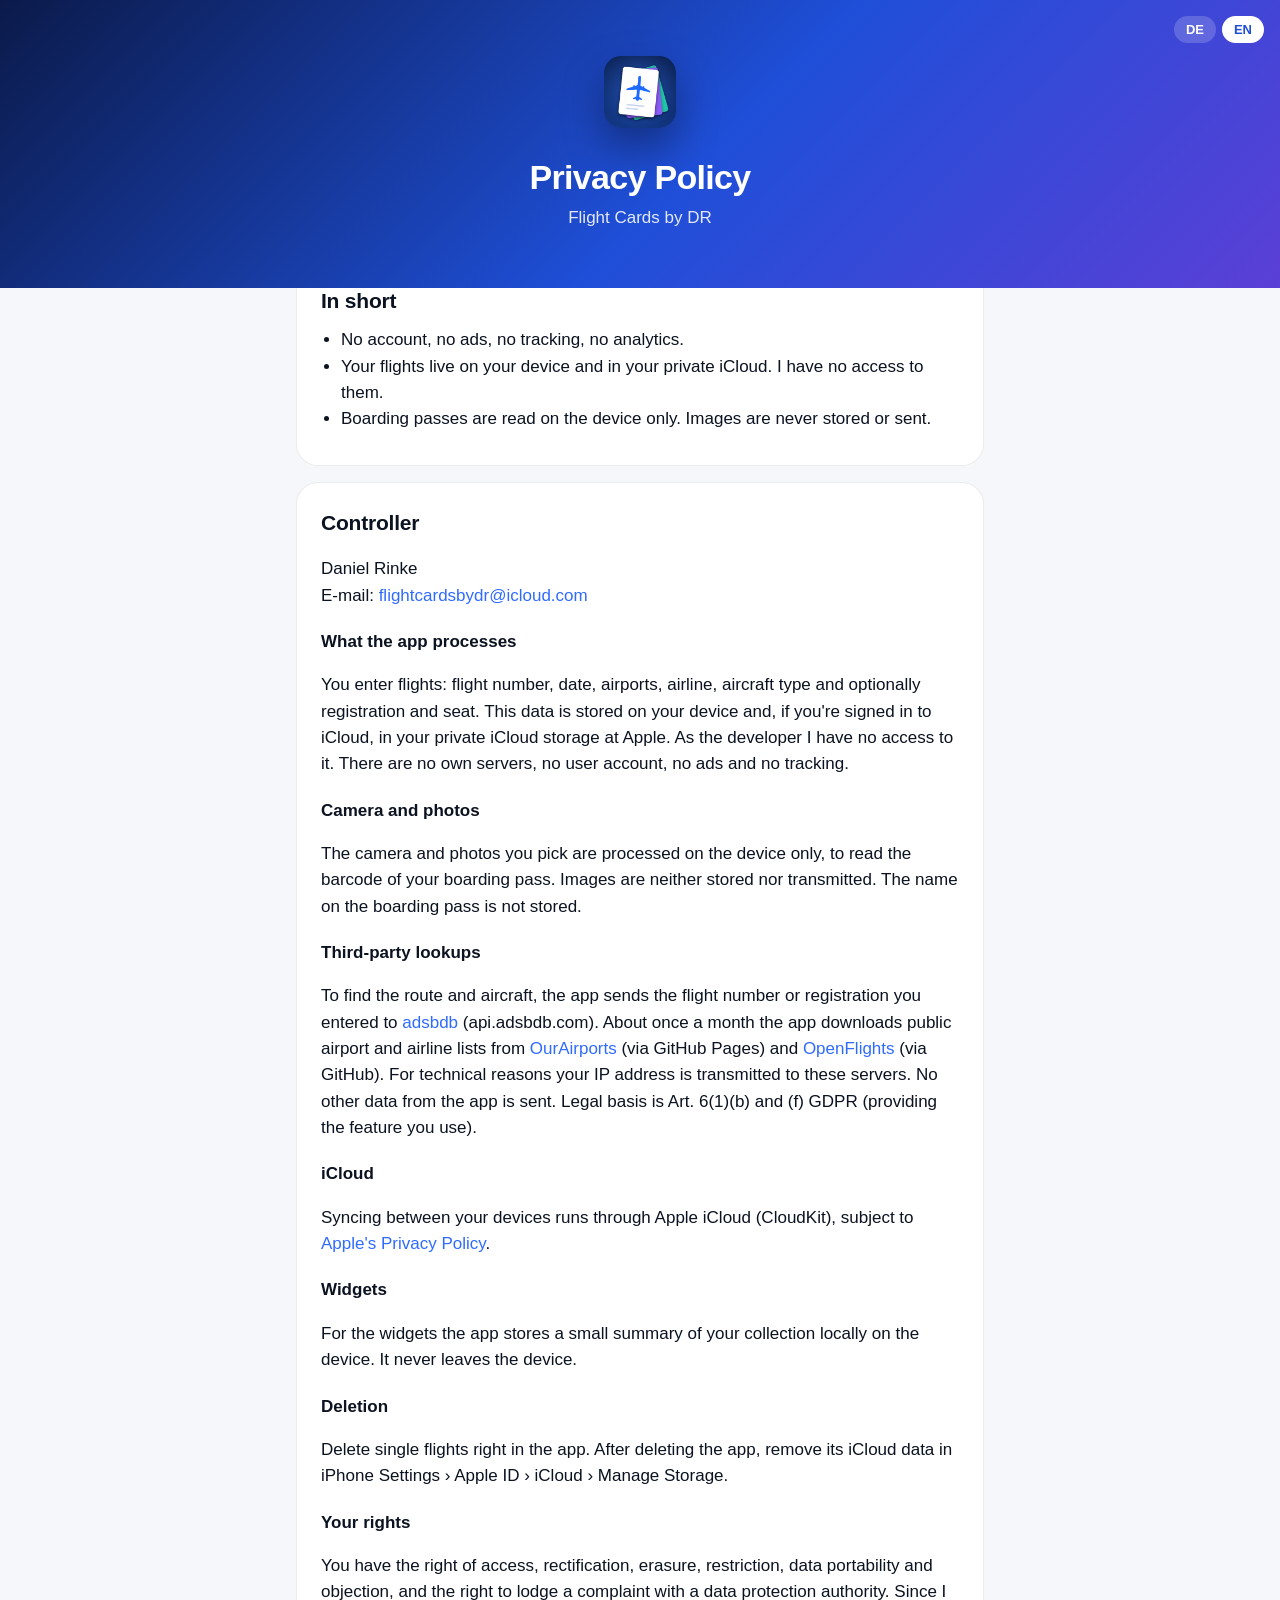
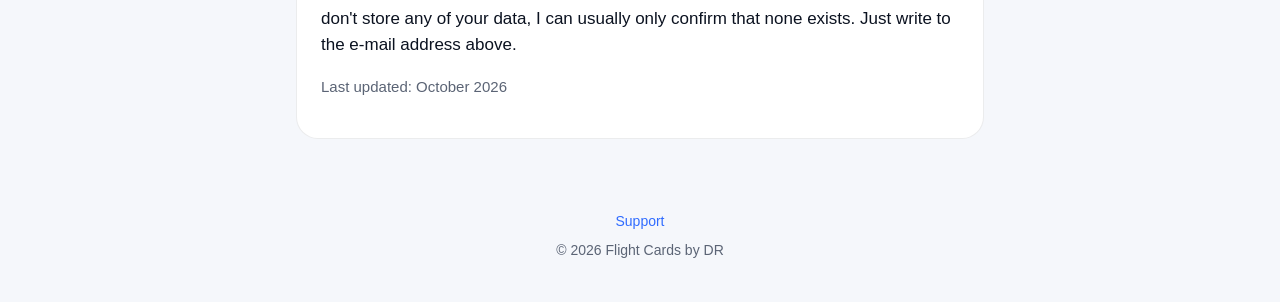
==== privacy.html @ 4c6ff858 "Add files via upload" ====
<!doctype html>
<html lang="de">
<head>
<meta charset="utf-8">
<meta name="viewport" content="width=device-width,initial-scale=1">
<title>Datenschutz – Flight Cards by DR</title>
<meta name="title-de" content="Datenschutz – Flight Cards by DR">
<meta name="title-en" content="Privacy Policy – Flight Cards by DR">
<link rel="icon" href="icon.png">
<link rel="stylesheet" href="style.css">
<script src="lang.js"></script>
</head>
<body>
<header class="hero" style="position:relative;padding-bottom:56px">
  <div class="lang"><button data-set="de">DE</button><button data-set="en">EN</button></div>
  <a href="index.html"><img src="icon.png" alt="Flight Cards App-Icon" style="width:72px;height:72px;border-radius:17px"></a>
  <h1 data-lang="de">Datenschutzerklärung</h1>
  <h1 data-lang="en">Privacy Policy</h1>
  <p>Flight Cards by DR</p>
</header>
<main>
  <section class="card" data-lang="de">
    <h2>Kurz gesagt</h2>
    <ul>
      <li>Kein Konto, keine Werbung, kein Tracking, keine Analyse-Tools.</li>
      <li>Deine Flüge liegen auf deinem Gerät und in deinem privaten iCloud. Ich habe keinen Zugriff darauf.</li>
      <li>Bordkarten werden nur auf dem Gerät gelesen, Bilder werden nicht gespeichert oder übertragen.</li>
    </ul>
  </section>
  <section class="card" data-lang="de">
    <h2>Verantwortlicher</h2>
    <p>Daniel Rinke<br>E-Mail: <a href="mailto:flightcardsbydr@icloud.com">flightcardsbydr@icloud.com</a></p>

    <h3>Welche Daten die App verarbeitet</h3>
    <p>Du trägst Flüge ein: Flugnummer, Datum, Flughäfen, Airline, Flugzeugtyp und optional Kennzeichen und Sitzplatz. Diese Daten werden auf deinem Gerät gespeichert und, wenn du bei iCloud angemeldet bist, in deinem privaten iCloud-Speicher bei Apple. Ich als Entwickler habe keinen Zugriff darauf. Es gibt keine eigenen Server, kein Benutzerkonto, keine Werbung und kein Tracking.</p>

    <h3>Kamera und Fotos</h3>
    <p>Die Kamera und von dir ausgewählte Fotos werden ausschließlich auf dem Gerät ausgewertet, um den Barcode deiner Bordkarte zu lesen. Bilder werden weder gespeichert noch übertragen. Der Name auf der Bordkarte wird nicht gespeichert.</p>

    <h3>Abfragen bei Drittanbietern</h3>
    <p>Um Strecke und Flugzeug zu ermitteln, sendet die App die eingegebene Flugnummer bzw. das Kennzeichen an <a href="https://www.adsbdb.com">adsbdb</a> (api.adsbdb.com). Etwa einmal im Monat lädt die App öffentliche Flughafen- und Airline-Listen von <a href="https://ourairports.com/data/">OurAirports</a> (über GitHub Pages) und <a href="https://openflights.org/data">OpenFlights</a> (über GitHub). Dabei wird technisch bedingt deine IP-Adresse an diese Server übermittelt. Weitere Daten aus der App werden nicht gesendet. Rechtsgrundlage ist Art. 6 Abs. 1 lit. b und f DSGVO (Bereitstellung der von dir genutzten Funktion).</p>

    <h3>iCloud</h3>
    <p>Die Synchronisierung zwischen deinen Geräten läuft über Apple iCloud (CloudKit). Dafür gilt die <a href="https://www.apple.com/de/legal/privacy/">Datenschutzrichtlinie von Apple</a>.</p>

    <h3>Widgets</h3>
    <p>Für die Widgets legt die App eine kleine Zusammenfassung deiner Sammlung lokal auf dem Gerät ab. Sie verlässt das Gerät nicht.</p>

    <h3>Löschen</h3>
    <p>Einzelne Flüge löschst du direkt in der App. Wenn du die App löschst, entfernst du die iCloud-Daten in den iPhone-Einstellungen unter Apple-ID › iCloud › Speicher verwalten.</p>

    <h3>Deine Rechte</h3>
    <p>Du hast das Recht auf Auskunft, Berichtigung, Löschung, Einschränkung der Verarbeitung, Datenübertragbarkeit und Widerspruch sowie das Recht auf Beschwerde bei einer Datenschutz-Aufsichtsbehörde. Da ich keine Daten von dir speichere, kann ich in der Regel nur bestätigen, dass keine vorliegen. Schreib mir einfach an die oben genannte E-Mail-Adresse.</p>

    <p class="muted">Stand: Oktober 2026</p>
  </section>

  <section class="card" data-lang="en">
    <h2>In short</h2>
    <ul>
      <li>No account, no ads, no tracking, no analytics.</li>
      <li>Your flights live on your device and in your private iCloud. I have no access to them.</li>
      <li>Boarding passes are read on the device only. Images are never stored or sent.</li>
    </ul>
  </section>
  <section class="card" data-lang="en">
    <h2>Controller</h2>
    <p>Daniel Rinke<br>E-mail: <a href="mailto:flightcardsbydr@icloud.com">flightcardsbydr@icloud.com</a></p>

    <h3>What the app processes</h3>
    <p>You enter flights: flight number, date, airports, airline, aircraft type and optionally registration and seat. This data is stored on your device and, if you're signed in to iCloud, in your private iCloud storage at Apple. As the developer I have no access to it. There are no own servers, no user account, no ads and no tracking.</p>

    <h3>Camera and photos</h3>
    <p>The camera and photos you pick are processed on the device only, to read the barcode of your boarding pass. Images are neither stored nor transmitted. The name on the boarding pass is not stored.</p>

    <h3>Third-party lookups</h3>
    <p>To find the route and aircraft, the app sends the flight number or registration you entered to <a href="https://www.adsbdb.com">adsbdb</a> (api.adsbdb.com). About once a month the app downloads public airport and airline lists from <a href="https://ourairports.com/data/">OurAirports</a> (via GitHub Pages) and <a href="https://openflights.org/data">OpenFlights</a> (via GitHub). For technical reasons your IP address is transmitted to these servers. No other data from the app is sent. Legal basis is Art. 6(1)(b) and (f) GDPR (providing the feature you use).</p>

    <h3>iCloud</h3>
    <p>Syncing between your devices runs through Apple iCloud (CloudKit), subject to <a href="https://www.apple.com/legal/privacy/">Apple's Privacy Policy</a>.</p>

    <h3>Widgets</h3>
    <p>For the widgets the app stores a small summary of your collection locally on the device. It never leaves the device.</p>

    <h3>Deletion</h3>
    <p>Delete single flights right in the app. After deleting the app, remove its iCloud data in iPhone Settings › Apple ID › iCloud › Manage Storage.</p>

    <h3>Your rights</h3>
    <p>You have the right of access, rectification, erasure, restriction, data portability and objection, and the right to lodge a complaint with a data protection authority. Since I don't store any of your data, I can usually only confirm that none exists. Just write to the e-mail address above.</p>

    <p class="muted">Last updated: October 2026</p>
  </section>

</main>
<footer>
  <a href="index.html">Support</a>
  <div style="margin-top:8px">© 2026 Flight Cards by DR</div>
</footer>
</body>
</html>
---- style.css ----
:root{--bg:#f5f7fb;--card:#fff;--text:#0b1220;--muted:#5b6475;--accent:#2f6bff;--line:rgba(11,18,32,.08)}
@media (prefers-color-scheme:dark){:root{--bg:#070b16;--card:#111827;--text:#eef2ff;--muted:#9aa4b8;--accent:#6b9bff;--line:rgba(255,255,255,.08)}}
*{box-sizing:border-box}
body{margin:0;background:var(--bg);color:var(--text);font:17px/1.55 -apple-system,BlinkMacSystemFont,"SF Pro Text","Segoe UI",Roboto,sans-serif;-webkit-font-smoothing:antialiased}
.hero{background:linear-gradient(135deg,#0b1a4a 0%,#1f4fd8 55%,#5b3fd6 100%);color:#fff;padding:56px 16px 64px;text-align:center}
.hero img{width:112px;height:112px;border-radius:26px;box-shadow:0 18px 40px rgba(0,0,0,.35)}
.hero h1{font-size:34px;line-height:1.15;margin:22px 0 8px;letter-spacing:-.02em}
.hero p{margin:0 auto;max-width:520px;color:#fff;opacity:.88}
main{max-width:720px;margin:-28px auto 0;padding:0 16px 48px}
.card{background:var(--card);border:1px solid var(--line);border-radius:22px;padding:24px;margin-bottom:16px}
h2{font-size:21px;margin:0 0 10px;letter-spacing:-.01em}
h3{font-size:17px;margin:20px 0 4px}
p,li{color:var(--text)}
.muted{color:var(--muted);font-size:15px}
a{color:var(--accent);text-decoration:none}
a:hover{text-decoration:underline}
ul{padding-left:20px;margin:8px 0}
.lang{position:absolute;top:16px;right:16px;display:flex;gap:6px}
.lang button{border:0;border-radius:999px;padding:6px 12px;font:600 13px -apple-system,sans-serif;background:rgba(255,255,255,.18);color:#fff;cursor:pointer}
.lang button[aria-pressed=true]{background:#fff;color:#1f4fd8}
.btn{display:inline-block;background:var(--accent);color:#fff;border-radius:999px;padding:12px 22px;font-weight:600}
.btn:hover{text-decoration:none;opacity:.9}
footer{text-align:center;padding:8px 16px 40px;font-size:14px;color:var(--muted)}
footer a{margin:0 8px}
[data-lang]{display:none}
html[lang=de] [data-lang=de],html[lang=en] [data-lang=en]{display:block}
html[lang=de] span[data-lang=de],html[lang=en] span[data-lang=en]{display:inline}
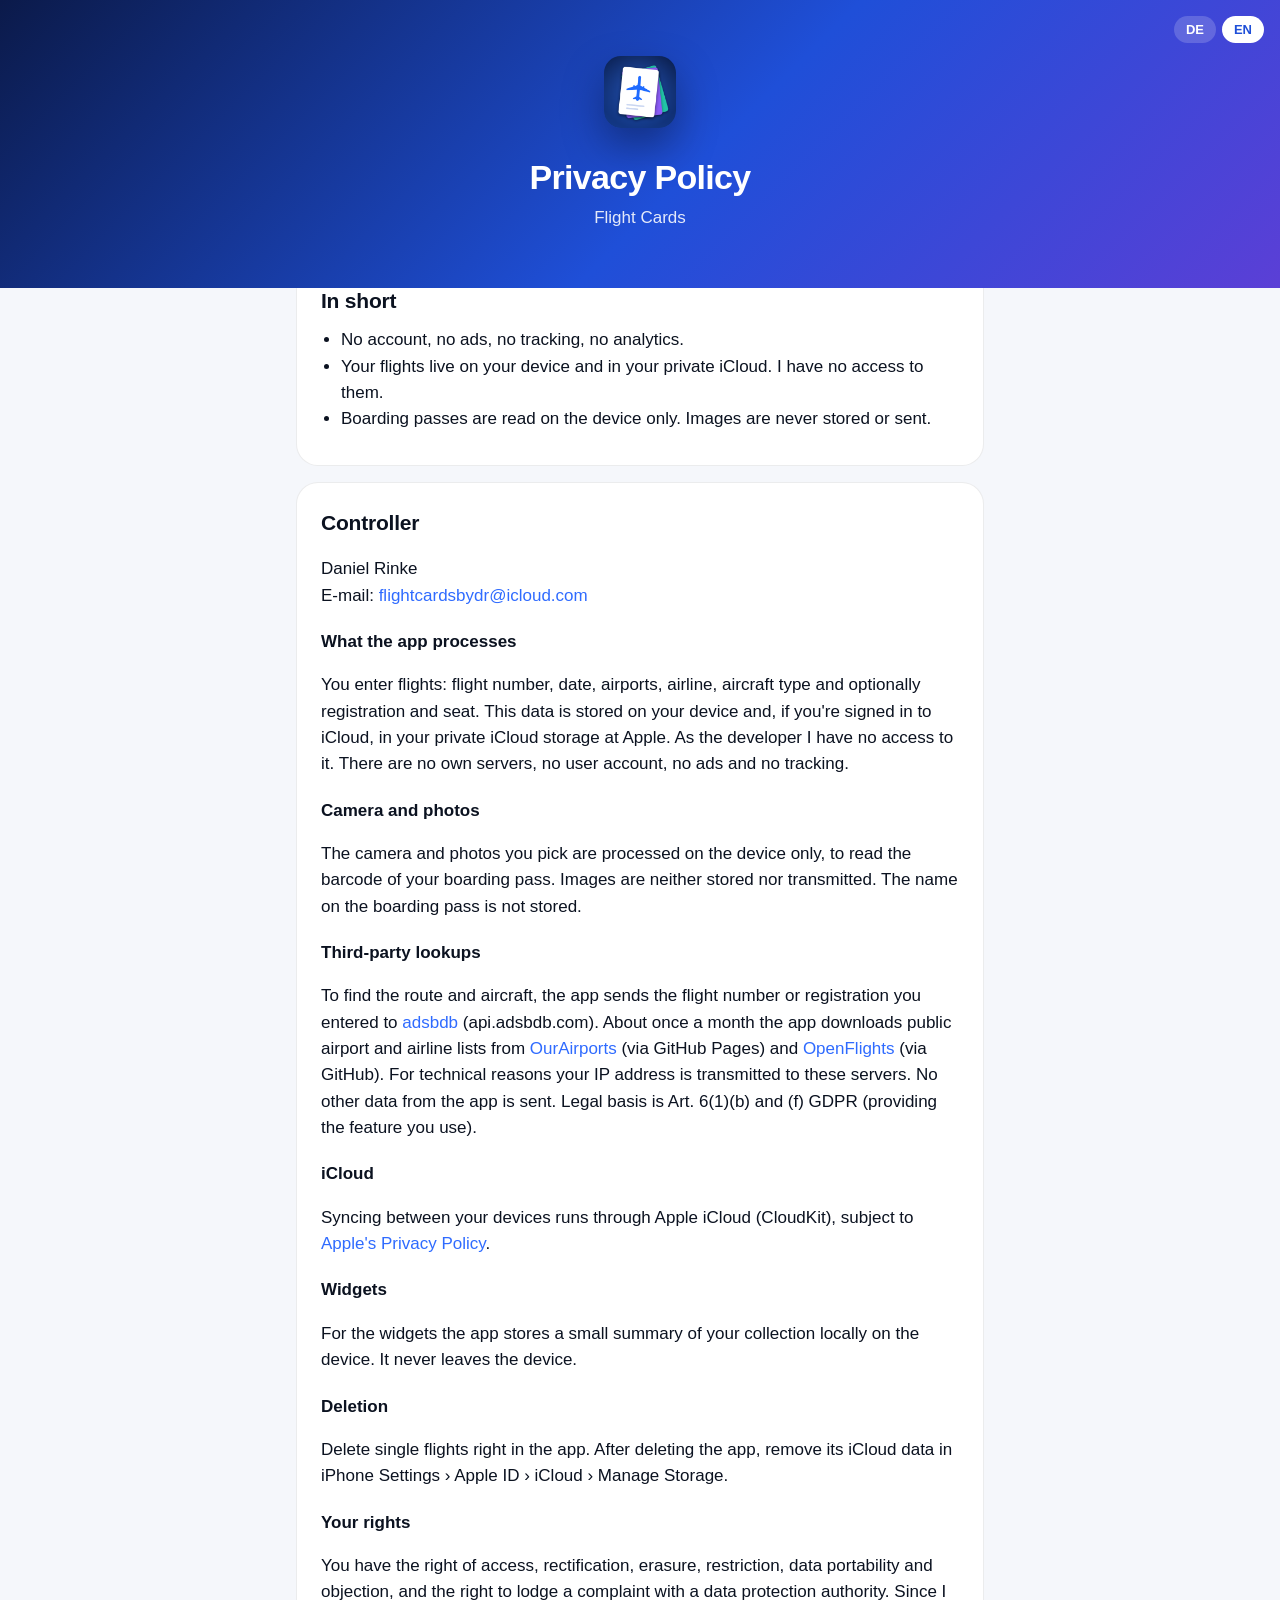
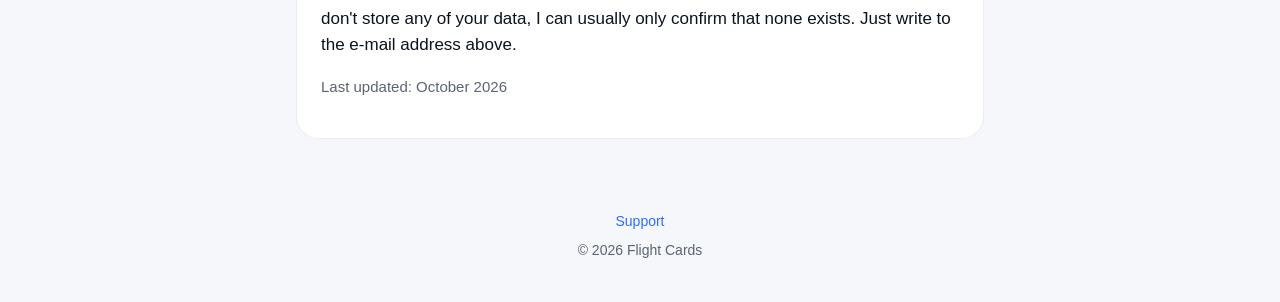
==== commit 55f58521: "Add files via upload" ====
--- a/privacy.html
+++ b/privacy.html
@@ -3,9 +3,9 @@
 <head>
 <meta charset="utf-8">
 <meta name="viewport" content="width=device-width,initial-scale=1">
-<title>Datenschutz – Flight Cards by DR</title>
-<meta name="title-de" content="Datenschutz – Flight Cards by DR">
-<meta name="title-en" content="Privacy Policy – Flight Cards by DR">
+<title>Datenschutz – Flight Cards</title>
+<meta name="title-de" content="Datenschutz – Flight Cards">
+<meta name="title-en" content="Privacy Policy – Flight Cards">
 <link rel="icon" href="icon.png">
 <link rel="stylesheet" href="style.css">
 <script src="lang.js"></script>
@@ -16,7 +16,7 @@
   <a href="index.html"><img src="icon.png" alt="Flight Cards App-Icon" style="width:72px;height:72px;border-radius:17px"></a>
   <h1 data-lang="de">Datenschutzerklärung</h1>
   <h1 data-lang="en">Privacy Policy</h1>
-  <p>Flight Cards by DR</p>
+  <p>Flight Cards</p>
 </header>
 <main>
   <section class="card" data-lang="de">
@@ -94,7 +94,7 @@
 </main>
 <footer>
   <a href="index.html">Support</a>
-  <div style="margin-top:8px">© 2026 Flight Cards by DR</div>
+  <div style="margin-top:8px">© 2026 Flight Cards</div>
 </footer>
 </body>
 </html>
